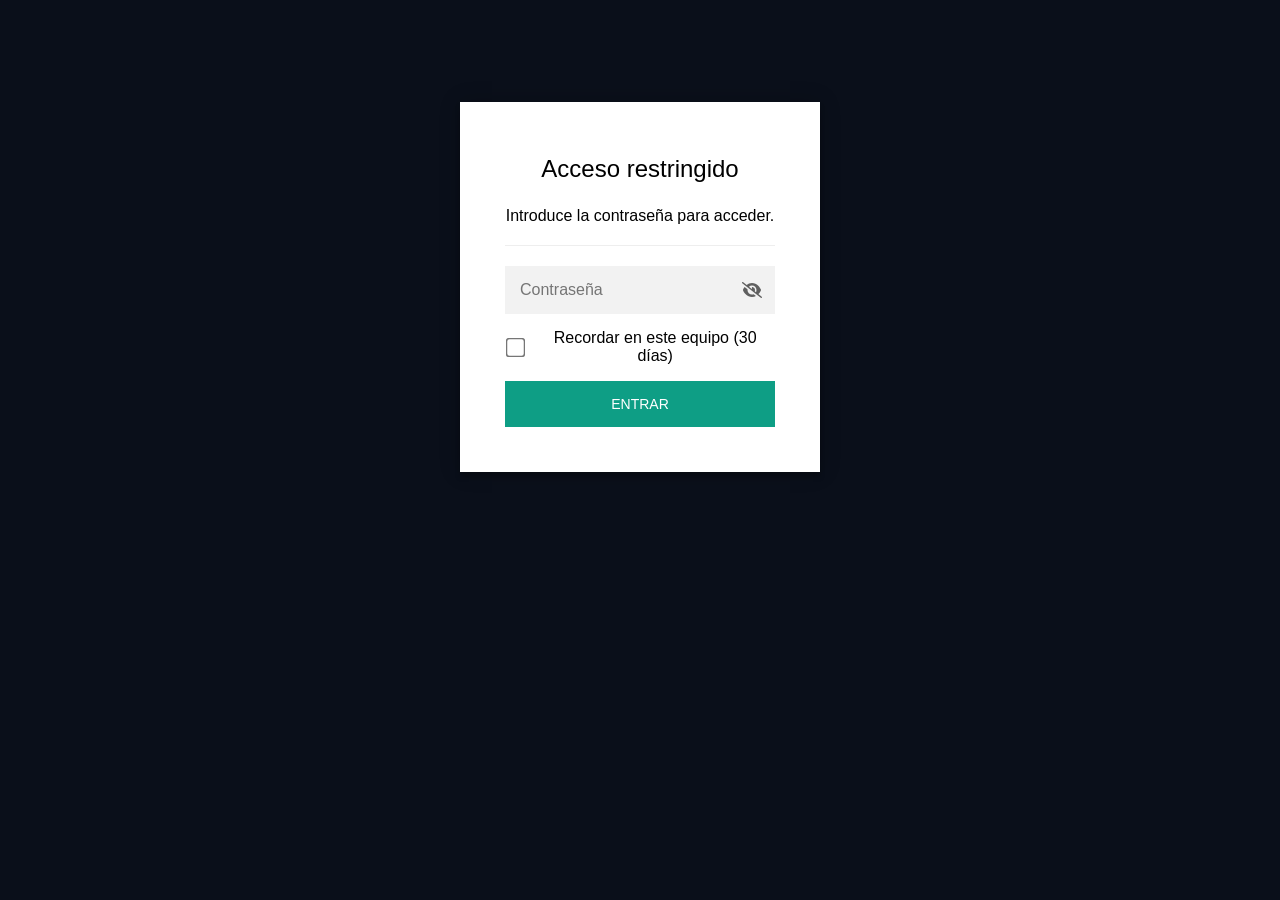
==== index.html @ bc278d6c "Fase A backstage + reframe comercial UNICC·Atención al Cliente (cifrado) Co-Authored-By: Claude Opus" ====
<!DOCTYPE html>
<html class="staticrypt-html">
    <head>
        <meta charset="utf-8" />
        <title>Acceso restringido</title>
        <meta name="viewport" content="width=device-width, initial-scale=1" />

        <!-- do not cache this page -->
        <meta http-equiv="cache-control" content="max-age=0" />
        <meta http-equiv="cache-control" content="no-cache" />
        <meta http-equiv="expires" content="0" />
        <meta http-equiv="expires" content="Tue, 01 Jan 1980 1:00:00 GMT" />
        <meta http-equiv="pragma" content="no-cache" />

        <style>
            .staticrypt-hr {
                margin-top: 20px;
                margin-bottom: 20px;
                border: 0;
                border-top: 1px solid #eee;
            }

            .staticrypt-page {
                width: 360px;
                padding: 8% 0 0;
                margin: auto;
                box-sizing: border-box;
            }

            .staticrypt-form {
                position: relative;
                z-index: 1;
                background: #ffffff;
                max-width: 360px;
                margin: 0 auto 100px;
                padding: 45px;
                text-align: center;
                box-shadow: 0 0 20px 0 rgba(0, 0, 0, 0.2), 0 5px 5px 0 rgba(0, 0, 0, 0.24);
            }

            .staticrypt-form input[type="password"],
            input[type="text"] {
                background: inherit;
                border: 0;
                box-sizing: border-box; /* This ensures padding is included in the total width */
                font-size: 14px;
                outline: 0;
                padding: 15px 30px 15px 15px; /* Adjust the padding to ensure there is space for the icon */
                width: 100%;
            }

            .staticrypt-password-container {
                position: relative;
                outline: 0;
                background: #f2f2f2;
                width: 100%;
                border: 0;
                margin: 0 0 15px;
                box-sizing: border-box;
            }

            .staticrypt-toggle-password-visibility {
                cursor: pointer;
                height: 20px;
                opacity: 60%;
                padding: 13px;
                position: absolute;
                right: 0;
                top: 50%;
                transform: translateY(-50%);
                width: 20px;
            }

            .staticrypt-form .staticrypt-decrypt-button {
                text-transform: uppercase;
                outline: 0;
                background: #0e9e85;
                width: 100%;
                border: 0;
                padding: 15px;
                color: #ffffff;
                font-size: 14px;
                cursor: pointer;
            }

            .staticrypt-form .staticrypt-decrypt-button:hover,
            .staticrypt-form .staticrypt-decrypt-button:active,
            .staticrypt-form .staticrypt-decrypt-button:focus {
                background: #0e9e85;
                filter: brightness(92%);
            }

            .staticrypt-html {
                height: 100%;
            }

            .staticrypt-body {
                height: 100%;
                margin: 0;
            }

            .staticrypt-content {
                height: 100%;
                margin-bottom: 1em;
                background: #0a0f1a;
                font-family: "Arial", sans-serif;
                -webkit-font-smoothing: antialiased;
                -moz-osx-font-smoothing: grayscale;
            }

            .staticrypt-instructions {
                margin-top: -1em;
                margin-bottom: 1em;
            }

            .staticrypt-title {
                font-size: 1.5em;
            }

            label.staticrypt-remember {
                display: flex;
                align-items: center;
                margin-bottom: 1em;
            }

            .staticrypt-remember input[type="checkbox"] {
                transform: scale(1.5);
                margin-right: 1em;
            }

            .hidden {
                display: none !important;
            }

            .staticrypt-spinner-container {
                height: 100%;
                display: flex;
                align-items: center;
                justify-content: center;
            }

            .staticrypt-spinner {
                display: inline-block;
                width: 2rem;
                height: 2rem;
                vertical-align: text-bottom;
                border: 0.25em solid gray;
                border-right-color: transparent;
                border-radius: 50%;
                -webkit-animation: spinner-border 0.75s linear infinite;
                animation: spinner-border 0.75s linear infinite;
                animation-duration: 0.75s;
                animation-timing-function: linear;
                animation-delay: 0s;
                animation-iteration-count: infinite;
                animation-direction: normal;
                animation-fill-mode: none;
                animation-play-state: running;
                animation-name: spinner-border;
            }

            @keyframes spinner-border {
                100% {
                    transform: rotate(360deg);
                }
            }

            @media screen and (-webkit-min-device-pixel-ratio: 0) {
                .staticrypt-form input[type="password"],
                input[type="text"] {
                    font-size: 16px;
                }
            }
        </style>
    </head>

    <body class="staticrypt-body">
        <div id="staticrypt_loading" class="staticrypt-spinner-container">
            <div class="staticrypt-spinner"></div>
        </div>

        <div id="staticrypt_content" class="staticrypt-content hidden">
            <div class="staticrypt-page">
                <div class="staticrypt-form">
                    <div class="staticrypt-instructions">
                        <p class="staticrypt-title">Acceso restringido</p>
                        <p>Introduce la contraseña para acceder.</p>
                    </div>

                    <hr class="staticrypt-hr" />

                    <form id="staticrypt-form" action="#" method="post">
                        <div class="staticrypt-password-container">
                            <input
                                id="staticrypt-password"
                                type="password"
                                name="password"
                                placeholder="Contraseña"
                                autofocus
                            />

                            <img
                                class="staticrypt-toggle-password-visibility"
                                alt="Show password"
                                title="Show password"
                                src="[data-uri]"
                            />
                        </div>

                        <label id="staticrypt-remember-label" class="staticrypt-remember hidden">
                            <input id="staticrypt-remember" type="checkbox" name="remember" />
                            Recordar en este equipo (30 días)
                        </label>

                        <input type="submit" class="staticrypt-decrypt-button" value="Entrar" />
                    </form>
                </div>
            </div>
        </div>

        <script>
            // these variables will be filled when generating the file - the template format is 'variable_name'
            const staticryptInitiator = ((function(){
  const exports = {};
  const cryptoEngine = ((function(){
  const exports = {};
  const { subtle } = crypto;

const IV_BITS = 16 * 8;
const HEX_BITS = 4;
const ENCRYPTION_ALGO = "AES-CBC";

/**
 * Translates between utf8 encoded hexadecimal strings
 * and Uint8Array bytes.
 */
const HexEncoder = {
    /**
     * hex string -> bytes
     * @param {string} hexString
     * @returns {Uint8Array}
     */
    parse: function (hexString) {
        if (hexString.length % 2 !== 0) throw "Invalid hexString";
        const arrayBuffer = new Uint8Array(hexString.length / 2);

        for (let i = 0; i < hexString.length; i += 2) {
            const byteValue = parseInt(hexString.substring(i, i + 2), 16);
            if (isNaN(byteValue)) {
                throw "Invalid hexString";
            }
            arrayBuffer[i / 2] = byteValue;
        }
        return arrayBuffer;
    },

    /**
     * bytes -> hex string
     * @param {Uint8Array} bytes
     * @returns {string}
     */
    stringify: function (bytes) {
        const hexBytes = [];

        for (let i = 0; i < bytes.length; ++i) {
            let byteString = bytes[i].toString(16);
            if (byteString.length < 2) {
                byteString = "0" + byteString;
            }
            hexBytes.push(byteString);
        }
        return hexBytes.join("");
    },
};

/**
 * Translates between utf8 strings and Uint8Array bytes.
 */
const UTF8Encoder = {
    parse: function (str) {
        return new TextEncoder().encode(str);
    },

    stringify: function (bytes) {
        return new TextDecoder().decode(bytes);
    },
};

/**
 * Salt and encrypt a msg with a password.
 */
async function encrypt(msg, hashedPassword) {
    // Must be 16 bytes, unpredictable, and preferably cryptographically random. However, it need not be secret.
    // https://developer.mozilla.org/en-US/docs/Web/API/SubtleCrypto/encrypt#parameters
    const iv = crypto.getRandomValues(new Uint8Array(IV_BITS / 8));

    const key = await subtle.importKey("raw", HexEncoder.parse(hashedPassword), ENCRYPTION_ALGO, false, ["encrypt"]);

    const encrypted = await subtle.encrypt(
        {
            name: ENCRYPTION_ALGO,
            iv: iv,
        },
        key,
        UTF8Encoder.parse(msg)
    );

    // iv will be 32 hex characters, we prepend it to the ciphertext for use in decryption
    return HexEncoder.stringify(iv) + HexEncoder.stringify(new Uint8Array(encrypted));
}
exports.encrypt = encrypt;

/**
 * Decrypt a salted msg using a password.
 *
 * @param {string} encryptedMsg
 * @param {string} hashedPassword
 * @returns {Promise<string>}
 */
async function decrypt(encryptedMsg, hashedPassword) {
    const ivLength = IV_BITS / HEX_BITS;
    const iv = HexEncoder.parse(encryptedMsg.substring(0, ivLength));
    const encrypted = encryptedMsg.substring(ivLength);

    const key = await subtle.importKey("raw", HexEncoder.parse(hashedPassword), ENCRYPTION_ALGO, false, ["decrypt"]);

    const outBuffer = await subtle.decrypt(
        {
            name: ENCRYPTION_ALGO,
            iv: iv,
        },
        key,
        HexEncoder.parse(encrypted)
    );

    return UTF8Encoder.stringify(new Uint8Array(outBuffer));
}
exports.decrypt = decrypt;

/**
 * Salt and hash the password so it can be stored in localStorage without opening a password reuse vulnerability.
 *
 * @param {string} password
 * @param {string} salt
 * @returns {Promise<string>}
 */
async function hashPassword(password, salt) {
    // we hash the password in multiple steps, each adding more iterations. This is because we used to allow less
    // iterations, so for backward compatibility reasons, we need to support going from that to more iterations.
    let hashedPassword = await hashLegacyRound(password, salt);

    hashedPassword = await hashSecondRound(hashedPassword, salt);

    return hashThirdRound(hashedPassword, salt);
}
exports.hashPassword = hashPassword;

/**
 * This hashes the password with 1k iterations. This is a low number, we need this function to support backwards
 * compatibility.
 *
 * @param {string} password
 * @param {string} salt
 * @returns {Promise<string>}
 */
function hashLegacyRound(password, salt) {
    return pbkdf2(password, salt, 1000, "SHA-1");
}
exports.hashLegacyRound = hashLegacyRound;

/**
 * Add a second round of iterations. This is because we used to use 1k, so for backwards compatibility with
 * remember-me/autodecrypt links, we need to support going from that to more iterations.
 *
 * @param hashedPassword
 * @param salt
 * @returns {Promise<string>}
 */
function hashSecondRound(hashedPassword, salt) {
    return pbkdf2(hashedPassword, salt, 14000, "SHA-256");
}
exports.hashSecondRound = hashSecondRound;

/**
 * Add a third round of iterations to bring total number to 600k. This is because we used to use 1k, then 15k, so for
 * backwards compatibility with remember-me/autodecrypt links, we need to support going from that to more iterations.
 *
 * @param hashedPassword
 * @param salt
 * @returns {Promise<string>}
 */
function hashThirdRound(hashedPassword, salt) {
    return pbkdf2(hashedPassword, salt, 585000, "SHA-256");
}
exports.hashThirdRound = hashThirdRound;

/**
 * Salt and hash the password so it can be stored in localStorage without opening a password reuse vulnerability.
 *
 * @param {string} password
 * @param {string} salt
 * @param {int} iterations
 * @param {string} hashAlgorithm
 * @returns {Promise<string>}
 */
async function pbkdf2(password, salt, iterations, hashAlgorithm) {
    const key = await subtle.importKey("raw", UTF8Encoder.parse(password), "PBKDF2", false, ["deriveBits"]);

    const keyBytes = await subtle.deriveBits(
        {
            name: "PBKDF2",
            hash: hashAlgorithm,
            iterations,
            salt: UTF8Encoder.parse(salt),
        },
        key,
        256
    );

    return HexEncoder.stringify(new Uint8Array(keyBytes));
}

function generateRandomSalt() {
    const bytes = crypto.getRandomValues(new Uint8Array(128 / 8));

    return HexEncoder.stringify(new Uint8Array(bytes));
}
exports.generateRandomSalt = generateRandomSalt;

async function signMessage(hashedPassword, message) {
    const key = await subtle.importKey(
        "raw",
        HexEncoder.parse(hashedPassword),
        {
            name: "HMAC",
            hash: "SHA-256",
        },
        false,
        ["sign"]
    );
    const signature = await subtle.sign("HMAC", key, UTF8Encoder.parse(message));

    return HexEncoder.stringify(new Uint8Array(signature));
}
exports.signMessage = signMessage;

function getRandomAlphanum() {
    const possibleCharacters = "abcdefghijklmnopqrstuvwxyzABCDEFGHIJKLMNOPQRSTUVWXYZ0123456789";

    let byteArray;
    let parsedInt;

    // Keep generating new random bytes until we get a value that falls
    // within a range that can be evenly divided by possibleCharacters.length
    do {
        byteArray = crypto.getRandomValues(new Uint8Array(1));
        // extract the lowest byte to get an int from 0 to 255 (probably unnecessary, since we're only generating 1 byte)
        parsedInt = byteArray[0] & 0xff;
    } while (parsedInt >= 256 - (256 % possibleCharacters.length));

    // Take the modulo of the parsed integer to get a random number between 0 and totalLength - 1
    const randomIndex = parsedInt % possibleCharacters.length;

    return possibleCharacters[randomIndex];
}

/**
 * Generate a random string of a given length.
 *
 * @param {int} length
 * @returns {string}
 */
function generateRandomString(length) {
    let randomString = "";

    for (let i = 0; i < length; i++) {
        randomString += getRandomAlphanum();
    }

    return randomString;
}
exports.generateRandomString = generateRandomString;

  return exports;
})());
const codec = ((function(){
  const exports = {};
  /**
 * Initialize the codec with the provided cryptoEngine - this return functions to encode and decode messages.
 *
 * @param cryptoEngine - the engine to use for encryption / decryption
 */
function init(cryptoEngine) {
    const exports = {};

    /**
     * Top-level function for encoding a message.
     * Includes password hashing, encryption, and signing.
     *
     * @param {string} msg
     * @param {string} password
     * @param {string} salt
     *
     * @returns {string} The encoded text
     */
    async function encode(msg, password, salt) {
        const hashedPassword = await cryptoEngine.hashPassword(password, salt);

        const encrypted = await cryptoEngine.encrypt(msg, hashedPassword);

        // we use the hashed password in the HMAC because this is effectively what will be used a password (so we can store
        // it in localStorage safely, we don't use the clear text password)
        const hmac = await cryptoEngine.signMessage(hashedPassword, encrypted);

        return hmac + encrypted;
    }
    exports.encode = encode;

    /**
     * Encode using a password that has already been hashed. This is useful to encode multiple messages in a row, that way
     * we don't need to hash the password multiple times.
     *
     * @param {string} msg
     * @param {string} hashedPassword
     *
     * @returns {string} The encoded text
     */
    async function encodeWithHashedPassword(msg, hashedPassword) {
        const encrypted = await cryptoEngine.encrypt(msg, hashedPassword);

        // we use the hashed password in the HMAC because this is effectively what will be used a password (so we can store
        // it in localStorage safely, we don't use the clear text password)
        const hmac = await cryptoEngine.signMessage(hashedPassword, encrypted);

        return hmac + encrypted;
    }
    exports.encodeWithHashedPassword = encodeWithHashedPassword;

    /**
     * Top-level function for decoding a message.
     * Includes signature check and decryption.
     *
     * @param {string} signedMsg
     * @param {string} hashedPassword
     * @param {string} salt
     * @param {int} backwardCompatibleAttempt
     * @param {string} originalPassword
     *
     * @returns {Object} {success: true, decoded: string} | {success: false, message: string}
     */
    async function decode(signedMsg, hashedPassword, salt, backwardCompatibleAttempt = 0, originalPassword = "") {
        const encryptedHMAC = signedMsg.substring(0, 64);
        const encryptedMsg = signedMsg.substring(64);
        const decryptedHMAC = await cryptoEngine.signMessage(hashedPassword, encryptedMsg);

        if (decryptedHMAC !== encryptedHMAC) {
            // we have been raising the number of iterations in the hashing algorithm multiple times, so to support the old
            // remember-me/autodecrypt links we need to try bringing the old hashes up to speed.
            originalPassword = originalPassword || hashedPassword;
            if (backwardCompatibleAttempt === 0) {
                const updatedHashedPassword = await cryptoEngine.hashThirdRound(originalPassword, salt);

                return decode(signedMsg, updatedHashedPassword, salt, backwardCompatibleAttempt + 1, originalPassword);
            }
            if (backwardCompatibleAttempt === 1) {
                let updatedHashedPassword = await cryptoEngine.hashSecondRound(originalPassword, salt);
                updatedHashedPassword = await cryptoEngine.hashThirdRound(updatedHashedPassword, salt);

                return decode(signedMsg, updatedHashedPassword, salt, backwardCompatibleAttempt + 1, originalPassword);
            }

            return { success: false, message: "Signature mismatch" };
        }

        return {
            success: true,
            decoded: await cryptoEngine.decrypt(encryptedMsg, hashedPassword),
        };
    }
    exports.decode = decode;

    return exports;
}
exports.init = init;

  return exports;
})());
const decode = codec.init(cryptoEngine).decode;

/**
 * Initialize the staticrypt module, that exposes functions callbable by the password_template.
 *
 * @param {{
 *  staticryptEncryptedMsgUniqueVariableName: string,
 *  isRememberEnabled: boolean,
 *  rememberDurationInDays: number,
 *  staticryptSaltUniqueVariableName: string,
 * }} staticryptConfig - object of data that is stored on the password_template at encryption time.
 *
 * @param {{
 *  rememberExpirationKey: string,
 *  rememberPassphraseKey: string,
 *  replaceHtmlCallback: function,
 *  clearLocalStorageCallback: function,
 * }} templateConfig - object of data that can be configured by a custom password_template.
 */
function init(staticryptConfig, templateConfig) {
    const exports = {};

    /**
     * Decrypt our encrypted page, replace the whole HTML.
     *
     * @param {string} hashedPassword
     * @returns {Promise<boolean>}
     */
    async function decryptAndReplaceHtml(hashedPassword) {
        const { staticryptEncryptedMsgUniqueVariableName, staticryptSaltUniqueVariableName } = staticryptConfig;
        const { replaceHtmlCallback } = templateConfig;

        const result = await decode(
            staticryptEncryptedMsgUniqueVariableName,
            hashedPassword,
            staticryptSaltUniqueVariableName
        );
        if (!result.success) {
            return false;
        }
        const plainHTML = result.decoded;

        // if the user configured a callback call it, otherwise just replace the whole HTML
        if (typeof replaceHtmlCallback === "function") {
            replaceHtmlCallback(plainHTML);
        } else {
            document.write(plainHTML);
            document.close();
        }

        return true;
    }

    /**
     * Attempt to decrypt the page and replace the whole HTML.
     *
     * @param {string} password
     * @param {boolean} isRememberChecked
     *
     * @returns {Promise<{isSuccessful: boolean, hashedPassword?: string}>} - we return an object, so that if we want to
     *   expose more information in the future we can do it without breaking the password_template
     */
    async function handleDecryptionOfPage(password, isRememberChecked) {
        const { staticryptSaltUniqueVariableName } = staticryptConfig;

        // decrypt and replace the whole page
        const hashedPassword = await cryptoEngine.hashPassword(password, staticryptSaltUniqueVariableName);
        return handleDecryptionOfPageFromHash(hashedPassword, isRememberChecked);
    }
    exports.handleDecryptionOfPage = handleDecryptionOfPage;

    async function handleDecryptionOfPageFromHash(hashedPassword, isRememberChecked) {
        const { isRememberEnabled, rememberDurationInDays } = staticryptConfig;
        const { rememberExpirationKey, rememberPassphraseKey } = templateConfig;

        const isDecryptionSuccessful = await decryptAndReplaceHtml(hashedPassword);

        if (!isDecryptionSuccessful) {
            return {
                isSuccessful: false,
                hashedPassword,
            };
        }

        // remember the hashedPassword and set its expiration if necessary
        if (isRememberEnabled && isRememberChecked) {
            window.localStorage.setItem(rememberPassphraseKey, hashedPassword);

            // set the expiration if the duration isn't 0 (meaning no expiration)
            if (rememberDurationInDays > 0) {
                window.localStorage.setItem(
                    rememberExpirationKey,
                    (new Date().getTime() + rememberDurationInDays * 24 * 60 * 60 * 1000).toString()
                );
            }
        }

        return {
            isSuccessful: true,
            hashedPassword,
        };
    }
    exports.handleDecryptionOfPageFromHash = handleDecryptionOfPageFromHash;

    /**
     * Clear localstorage from staticrypt related values
     */
    function clearLocalStorage() {
        const { clearLocalStorageCallback, rememberExpirationKey, rememberPassphraseKey } = templateConfig;

        if (typeof clearLocalStorageCallback === "function") {
            clearLocalStorageCallback();
        } else {
            localStorage.removeItem(rememberPassphraseKey);
            localStorage.removeItem(rememberExpirationKey);
        }
    }

    async function handleDecryptOnLoad() {
        let isSuccessful = await decryptOnLoadFromUrl();

        if (!isSuccessful) {
            isSuccessful = await decryptOnLoadFromRememberMe();
        }

        return { isSuccessful };
    }
    exports.handleDecryptOnLoad = handleDecryptOnLoad;

    /**
     * Clear storage if we are logging out
     *
     * @returns {boolean} - whether we logged out
     */
    function logoutIfNeeded() {
        const logoutKey = "staticrypt_logout";

        // handle logout through query param
        const queryParams = new URLSearchParams(window.location.search);
        if (queryParams.has(logoutKey)) {
            clearLocalStorage();
            return true;
        }

        // handle logout through URL fragment
        const hash = window.location.hash.substring(1);
        if (hash.includes(logoutKey)) {
            clearLocalStorage();
            return true;
        }

        return false;
    }

    /**
     * To be called on load: check if we want to try to decrypt and replace the HTML with the decrypted content, and
     * try to do it if needed.
     *
     * @returns {Promise<boolean>} true if we derypted and replaced the whole page, false otherwise
     */
    async function decryptOnLoadFromRememberMe() {
        const { rememberDurationInDays } = staticryptConfig;
        const { rememberExpirationKey, rememberPassphraseKey } = templateConfig;

        // if we are login out, terminate
        if (logoutIfNeeded()) {
            return false;
        }

        // if there is expiration configured, check if we're not beyond the expiration
        if (rememberDurationInDays && rememberDurationInDays > 0) {
            const expiration = localStorage.getItem(rememberExpirationKey),
                isExpired = expiration && new Date().getTime() > parseInt(expiration);

            if (isExpired) {
                clearLocalStorage();
                return false;
            }
        }

        const hashedPassword = localStorage.getItem(rememberPassphraseKey);

        if (hashedPassword) {
            // try to decrypt
            const isDecryptionSuccessful = await decryptAndReplaceHtml(hashedPassword);

            // if the decryption is unsuccessful the password might be wrong - silently clear the saved data and let
            // the user fill the password form again
            if (!isDecryptionSuccessful) {
                clearLocalStorage();
                return false;
            }

            return true;
        }

        return false;
    }

    async function decryptOnLoadFromUrl() {
        const passwordKey = "staticrypt_pwd";
        const rememberMeKey = "remember_me";

        // try to get the password from the query param (for backward compatibility - we now want to avoid this method,
        // since it sends the hashed password to the server which isn't needed)
        const queryParams = new URLSearchParams(window.location.search);
        const hashedPasswordQuery = queryParams.get(passwordKey);
        const rememberMeQuery = queryParams.get(rememberMeKey);

        const urlFragment = window.location.hash.substring(1);
        // get the password from the url fragment
        const hashedPasswordRegexMatch = urlFragment.match(new RegExp(passwordKey + "=([^&]*)"));
        const hashedPasswordFragment = hashedPasswordRegexMatch ? hashedPasswordRegexMatch[1] : null;
        const rememberMeFragment = urlFragment.includes(rememberMeKey);

        const hashedPassword = hashedPasswordFragment || hashedPasswordQuery;
        const rememberMe = rememberMeFragment || rememberMeQuery;

        if (hashedPassword) {
            return handleDecryptionOfPageFromHash(hashedPassword, rememberMe);
        }

        return false;
    }

    return exports;
}
exports.init = init;

  return exports;
})());
            const templateError = "Contraseña incorrecta",
                templateToggleAltShow = "Show password",
                templateToggleAltHide = "Hide password",
                isRememberEnabled = true,
                staticryptConfig = {"staticryptEncryptedMsgUniqueVariableName":"[base64]","isRememberEnabled":true,"rememberDurationInDays":30,"staticryptSaltUniqueVariableName":"b881f6f04e77490e71fff2494b712388"};

            // you can edit these values to customize some of the behavior of StatiCrypt
            const templateConfig = {
                rememberExpirationKey: "staticrypt_expiration",
                rememberPassphraseKey: "staticrypt_passphrase",
                replaceHtmlCallback: null,
                clearLocalStorageCallback: null,
            };

            // init the staticrypt engine
            const staticrypt = staticryptInitiator.init(staticryptConfig, templateConfig);

            // try to automatically decrypt on load if there is a saved password
            window.onload = async function () {
                const { isSuccessful } = await staticrypt.handleDecryptOnLoad();

                // if we didn't decrypt anything on load, show the password prompt. Otherwise the content has already been
                // replaced, no need to do anything
                if (!isSuccessful) {
                    // hide loading screen
                    document.getElementById("staticrypt_loading").classList.add("hidden");
                    document.getElementById("staticrypt_content").classList.remove("hidden");
                    document.getElementById("staticrypt-password").focus();

                    // show the remember me checkbox
                    if (isRememberEnabled) {
                        document.getElementById("staticrypt-remember-label").classList.remove("hidden");
                    }
                }
            };

            // toggle password visibility
            const toggleIcon = document.querySelector(".staticrypt-toggle-password-visibility");
            // these two icons are coming from FontAwesome
            const imgSrcEyeClosed =
                "[data-uri]";
            const imgSrcEyeOpened =
                "[data-uri]";
            toggleIcon.addEventListener("click", function () {
                const passwordInput = document.getElementById("staticrypt-password");
                if (passwordInput.type === "password") {
                    passwordInput.type = "text";
                    toggleIcon.src = imgSrcEyeOpened;
                    toggleIcon.alt = templateToggleAltHide;
                    toggleIcon.title = templateToggleAltHide;
                } else {
                    passwordInput.type = "password";
                    toggleIcon.src = imgSrcEyeClosed;
                    toggleIcon.alt = templateToggleAltShow;
                    toggleIcon.title = templateToggleAltShow;
                }
            });

            // handle password form submission
            document.getElementById("staticrypt-form").addEventListener("submit", async function (e) {
                e.preventDefault();

                const password = document.getElementById("staticrypt-password").value,
                    isRememberChecked = document.getElementById("staticrypt-remember").checked;

                const { isSuccessful } = await staticrypt.handleDecryptionOfPage(password, isRememberChecked);

                if (!isSuccessful) {
                    alert(templateError);
                }
            });
        </script>
    </body>
</html>
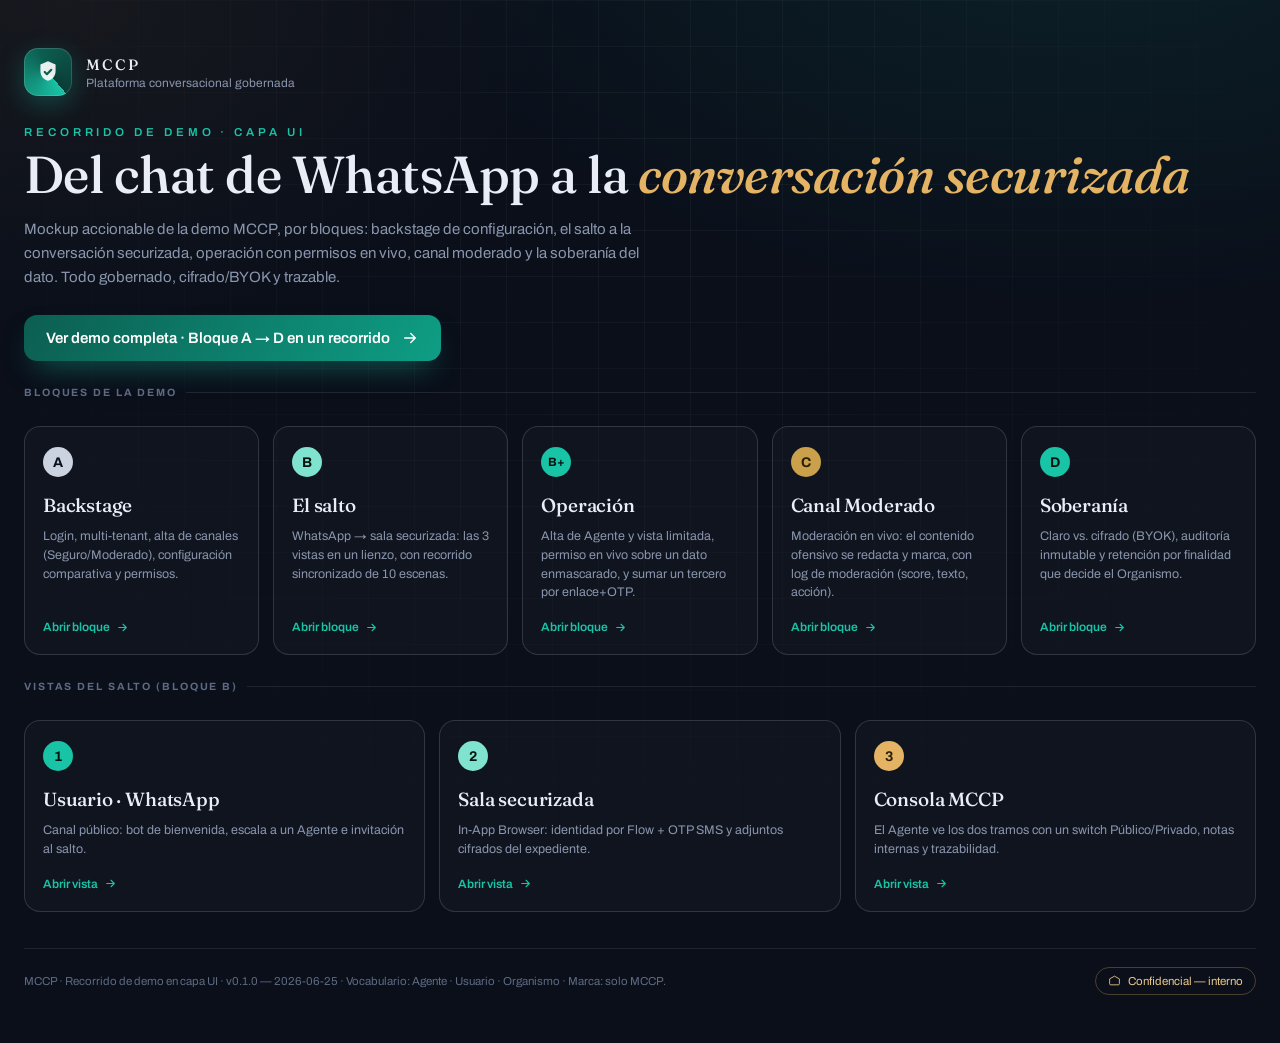
==== commit aa0b70e7: "Quitar protección por contraseña (sitio en claro) + locución a 0.82 (−20%) Co-Authored-By: Claude Op" ====
--- a/index.html
+++ b/index.html
@@ -1,892 +1,141 @@
 <!DOCTYPE html>
-<html class="staticrypt-html">
-    <head>
-        <meta charset="utf-8" />
-        <title>Acceso restringido</title>
-        <meta name="viewport" content="width=device-width, initial-scale=1" />
+<html lang="es">
+<head>
+<meta charset="UTF-8">
+<meta name="viewport" content="width=device-width, initial-scale=1.0">
+<meta name="robots" content="noindex, nofollow">
+<title>MCCP · Recorrido de demo (capa UI)</title>
+<link rel="preconnect" href="https://fonts.googleapis.com">
+<link rel="preconnect" href="https://fonts.gstatic.com" crossorigin>
+<link href="https://fonts.googleapis.com/css2?family=Fraunces:opsz,wght@9..144,400;9..144,500;9..144,600&family=Archivo:wght@400;500;600;700&display=swap" rel="stylesheet">
+<style>
+  :root{
+    --ink:#0a0f1a;--line:rgba(255,255,255,.09);--line-2:rgba(255,255,255,.14);
+    --muted:#8a96ad;--muted-2:#5d6a82;--text:#e8edf6;--teal:#19c3a6;--teal-deep:#0c5e51;--gold:#e4b363;
+  }
+  *{box-sizing:border-box}
+  body{margin:0;min-height:100vh;background:
+      radial-gradient(1200px 700px at 85% -10%, rgba(25,195,166,.10), transparent 60%),
+      radial-gradient(900px 600px at 5% 0%, rgba(228,179,99,.06), transparent 55%),
+      var(--ink);
+    color:var(--text);font-family:"Archivo",-apple-system,"Segoe UI",Roboto,sans-serif;-webkit-font-smoothing:antialiased;
+    display:flex;align-items:center;justify-content:center;padding:48px 24px}
+  body::before{content:"";position:fixed;inset:0;pointer-events:none;
+    background-image:linear-gradient(var(--line) 1px,transparent 1px),linear-gradient(90deg,var(--line) 1px,transparent 1px);
+    background-size:46px 46px;-webkit-mask-image:radial-gradient(circle at 50% 20%,#000,transparent 80%);mask-image:radial-gradient(circle at 50% 20%,#000,transparent 80%);opacity:.5}
+  .wrap{position:relative;z-index:1;max-width:1280px;width:100%}
+  .brand{display:flex;align-items:center;gap:14px;margin-bottom:30px}
+  .mark{width:48px;height:48px;border-radius:14px;flex:none;background:conic-gradient(from 140deg,var(--teal),var(--teal-deep) 55%,#0a3d36);display:grid;place-items:center;box-shadow:0 8px 26px rgba(25,195,166,.28),inset 0 0 0 1px rgba(255,255,255,.14)}
+  .mark svg{width:26px;height:26px}
+  .brand h1{font-family:"Fraunces",serif;font-weight:500;font-size:15px;letter-spacing:.14em;margin:0;text-transform:uppercase}
+  .brand .s{font-size:12px;color:var(--muted);margin-top:2px}
+  .kicker{font-size:11.5px;letter-spacing:.34em;text-transform:uppercase;color:var(--teal);font-weight:600}
+  h2{font-family:"Fraunces",serif;font-weight:500;font-size:clamp(30px,5vw,52px);line-height:1.02;margin:10px 0 0;letter-spacing:-.01em}
+  h2 em{font-style:italic;color:var(--gold)}
+  .lede{font-size:15px;color:var(--muted);max-width:620px;line-height:1.6;margin:16px 0 0}
+  .primary{display:inline-flex;align-items:center;gap:11px;margin-top:26px;background:linear-gradient(120deg,var(--teal-deep),#0e9e85);color:#fff;text-decoration:none;font-weight:600;font-size:15px;padding:14px 22px;border-radius:13px;box-shadow:0 14px 30px -12px rgba(25,195,166,.5);transition:.18s}
+  .primary:hover{filter:brightness(1.08);transform:translateY(-1px)}
+  .primary svg{width:18px;height:18px}
+  .grid{display:grid;grid-template-columns:repeat(auto-fit,minmax(232px,1fr));gap:14px;margin-top:28px}
+  @media(max-width:760px){.grid{grid-template-columns:1fr}}
+  .grid.bloques{grid-template-columns:repeat(5,minmax(0,1fr))}
+  @media(max-width:1160px){.grid.bloques{grid-template-columns:repeat(auto-fit,minmax(190px,1fr))}}
+  .card{display:flex;flex-direction:column;gap:10px;text-decoration:none;color:inherit;background:rgba(255,255,255,.025);border:1px solid var(--line-2);border-radius:16px;padding:20px 18px;transition:.18s;position:relative;overflow:hidden}
+  .card:hover{border-color:rgba(25,195,166,.4);background:rgba(25,195,166,.06);transform:translateY(-3px)}
+  .card .n{width:30px;height:30px;border-radius:50%;display:grid;place-items:center;font-weight:700;font-size:14px;color:#04140f}
+  .card.c1 .n{background:var(--teal)}.card.c2 .n{background:#7fe3cf}.card.c3 .n{background:var(--gold);color:#2a1d05}
+  .card.cF .n{background:#cbd3e0;color:#0a0f1a}
+  .card.cG .n{background:var(--teal);color:#04140f;font-size:12px}
+  .card.cH .n{background:#caa14a;color:#2a1d05}
+  .card.cB .n{background:#7fe3cf;color:#04140f}
+  .card.cD .n{background:var(--teal);color:#04140f}
+  .blk{font-size:10.5px;letter-spacing:.18em;text-transform:uppercase;color:var(--muted-2);font-weight:700;margin:26px 0 2px;display:flex;align-items:center;gap:9px}
+  .blk::after{content:"";flex:1;height:1px;background:var(--line)}
+  .card h3{font-family:"Fraunces",serif;font-weight:500;font-size:19px;margin:6px 0 0;letter-spacing:-.01em}
+  .card p{margin:0;font-size:12.5px;color:var(--muted);line-height:1.5}
+  .card .go{margin-top:auto;font-size:12px;color:var(--teal);font-weight:600;display:flex;align-items:center;gap:6px;padding-top:8px}
+  .card .go svg{width:13px;height:13px}
+  .foot{margin-top:36px;border-top:1px solid var(--line);padding-top:18px;font-size:11.5px;color:var(--muted-2);line-height:1.6;display:flex;gap:14px;flex-wrap:wrap;align-items:center;justify-content:space-between}
+  .foot .tag{display:inline-flex;align-items:center;gap:7px;border:1px solid rgba(228,179,99,.3);color:#e9c98c;border-radius:999px;padding:4px 12px}
+  .foot .tag svg{width:13px;height:13px}
+</style>
+</head>
+<body>
+  <div class="wrap">
+    <div class="brand">
+      <div class="mark"><svg viewBox="0 0 24 24" fill="none"><path d="M12 2l7 3v6c0 4.4-3 8.3-7 9-4-.7-7-4.6-7-9V5l7-3z" fill="#fff" opacity=".9"/><path d="M9 12l2 2 4-4" stroke="#0c5e51" stroke-width="2" stroke-linecap="round" stroke-linejoin="round"/></svg></div>
+      <div><h1>MCCP</h1><div class="s">Plataforma conversacional gobernada</div></div>
+    </div>
 
-        <!-- do not cache this page -->
-        <meta http-equiv="cache-control" content="max-age=0" />
-        <meta http-equiv="cache-control" content="no-cache" />
-        <meta http-equiv="expires" content="0" />
-        <meta http-equiv="expires" content="Tue, 01 Jan 1980 1:00:00 GMT" />
-        <meta http-equiv="pragma" content="no-cache" />
+    <div class="kicker">Recorrido de demo · capa UI</div>
+    <h2>Del chat de WhatsApp a la <em>conversación securizada</em></h2>
+    <p class="lede">Mockup accionable de la demo MCCP, por bloques: backstage de configuración, el salto a la conversación securizada, operación con permisos en vivo, canal moderado y la soberanía del dato. Todo gobernado, cifrado/BYOK y trazable.</p>
 
-        <style>
-            .staticrypt-hr {
-                margin-top: 20px;
-                margin-bottom: 20px;
-                border: 0;
-                border-top: 1px solid #eee;
-            }
+    <a class="primary" href="mccp-demo-completa-v0.1.0.html">
+      Ver demo completa · Bloque A → D en un recorrido
+      <svg viewBox="0 0 24 24" fill="none"><path d="M5 12h13M13 6l6 6-6 6" stroke="#fff" stroke-width="2" stroke-linecap="round" stroke-linejoin="round"/></svg>
+    </a>
 
-            .staticrypt-page {
-                width: 360px;
-                padding: 8% 0 0;
-                margin: auto;
-                box-sizing: border-box;
-            }
+    <div class="blk">Bloques de la demo</div>
+    <div class="grid bloques">
+      <a class="card cF" href="mccp-demo-fase-A-backstage-v0.1.0.html">
+        <div class="n">A</div>
+        <h3>Backstage</h3>
+        <p>Login, multi-tenant, alta de canales (Seguro/Moderado), configuración comparativa y permisos.</p>
+        <span class="go">Abrir bloque <svg viewBox="0 0 24 24" fill="none"><path d="M5 12h13M13 6l6 6-6 6" stroke="currentColor" stroke-width="2" stroke-linecap="round" stroke-linejoin="round"/></svg></span>
+      </a>
+      <a class="card cB" href="mccp-demo-recorrido-v0.1.0.html">
+        <div class="n">B</div>
+        <h3>El salto</h3>
+        <p>WhatsApp → sala securizada: las 3 vistas en un lienzo, con recorrido sincronizado de 10 escenas.</p>
+        <span class="go">Abrir bloque <svg viewBox="0 0 24 24" fill="none"><path d="M5 12h13M13 6l6 6-6 6" stroke="currentColor" stroke-width="2" stroke-linecap="round" stroke-linejoin="round"/></svg></span>
+      </a>
+      <a class="card cG" href="mccp-demo-fase-B-anadidos-v0.1.0.html">
+        <div class="n">B+</div>
+        <h3>Operación</h3>
+        <p>Alta de Agente y vista limitada, permiso en vivo sobre un dato enmascarado, y sumar un tercero por enlace+OTP.</p>
+        <span class="go">Abrir bloque <svg viewBox="0 0 24 24" fill="none"><path d="M5 12h13M13 6l6 6-6 6" stroke="currentColor" stroke-width="2" stroke-linecap="round" stroke-linejoin="round"/></svg></span>
+      </a>
+      <a class="card cH" href="mccp-demo-fase-C-moderado-v0.1.0.html">
+        <div class="n">C</div>
+        <h3>Canal Moderado</h3>
+        <p>Moderación en vivo: el contenido ofensivo se redacta y marca, con log de moderación (score, texto, acción).</p>
+        <span class="go">Abrir bloque <svg viewBox="0 0 24 24" fill="none"><path d="M5 12h13M13 6l6 6-6 6" stroke="currentColor" stroke-width="2" stroke-linecap="round" stroke-linejoin="round"/></svg></span>
+      </a>
+      <a class="card cD" href="mccp-demo-fase-D-soberania-v0.1.0.html">
+        <div class="n">D</div>
+        <h3>Soberanía</h3>
+        <p>Claro vs. cifrado (BYOK), auditoría inmutable y retención por finalidad que decide el Organismo.</p>
+        <span class="go">Abrir bloque <svg viewBox="0 0 24 24" fill="none"><path d="M5 12h13M13 6l6 6-6 6" stroke="currentColor" stroke-width="2" stroke-linecap="round" stroke-linejoin="round"/></svg></span>
+      </a>
+    </div>
 
-            .staticrypt-form {
-                position: relative;
-                z-index: 1;
-                background: #ffffff;
-                max-width: 360px;
-                margin: 0 auto 100px;
-                padding: 45px;
-                text-align: center;
-                box-shadow: 0 0 20px 0 rgba(0, 0, 0, 0.2), 0 5px 5px 0 rgba(0, 0, 0, 0.24);
-            }
+    <div class="blk">Vistas del salto (Bloque B)</div>
+    <div class="grid">
+      <a class="card c1" href="mccp-demo-vista-1-whatsapp-v0.1.0.html">
+        <div class="n">1</div>
+        <h3>Usuario · WhatsApp</h3>
+        <p>Canal público: bot de bienvenida, escala a un Agente e invitación al salto.</p>
+        <span class="go">Abrir vista <svg viewBox="0 0 24 24" fill="none"><path d="M5 12h13M13 6l6 6-6 6" stroke="currentColor" stroke-width="2" stroke-linecap="round" stroke-linejoin="round"/></svg></span>
+      </a>
+      <a class="card c2" href="mccp-demo-vista-2-inapp-securizada-v0.1.0.html">
+        <div class="n">2</div>
+        <h3>Sala securizada</h3>
+        <p>In-App Browser: identidad por Flow + OTP SMS y adjuntos cifrados del expediente.</p>
+        <span class="go">Abrir vista <svg viewBox="0 0 24 24" fill="none"><path d="M5 12h13M13 6l6 6-6 6" stroke="currentColor" stroke-width="2" stroke-linecap="round" stroke-linejoin="round"/></svg></span>
+      </a>
+      <a class="card c3" href="mccp-demo-vista-3-consola-mccp-v0.1.0.html">
+        <div class="n">3</div>
+        <h3>Consola MCCP</h3>
+        <p>El Agente ve los dos tramos con un switch Público/Privado, notas internas y trazabilidad.</p>
+        <span class="go">Abrir vista <svg viewBox="0 0 24 24" fill="none"><path d="M5 12h13M13 6l6 6-6 6" stroke="currentColor" stroke-width="2" stroke-linecap="round" stroke-linejoin="round"/></svg></span>
+      </a>
+    </div>
 
-            .staticrypt-form input[type="password"],
-            input[type="text"] {
-                background: inherit;
-                border: 0;
-                box-sizing: border-box; /* This ensures padding is included in the total width */
-                font-size: 14px;
-                outline: 0;
-                padding: 15px 30px 15px 15px; /* Adjust the padding to ensure there is space for the icon */
-                width: 100%;
-            }
-
-            .staticrypt-password-container {
-                position: relative;
-                outline: 0;
-                background: #f2f2f2;
-                width: 100%;
-                border: 0;
-                margin: 0 0 15px;
-                box-sizing: border-box;
-            }
-
-            .staticrypt-toggle-password-visibility {
-                cursor: pointer;
-                height: 20px;
-                opacity: 60%;
-                padding: 13px;
-                position: absolute;
-                right: 0;
-                top: 50%;
-                transform: translateY(-50%);
-                width: 20px;
-            }
-
-            .staticrypt-form .staticrypt-decrypt-button {
-                text-transform: uppercase;
-                outline: 0;
-                background: #0e9e85;
-                width: 100%;
-                border: 0;
-                padding: 15px;
-                color: #ffffff;
-                font-size: 14px;
-                cursor: pointer;
-            }
-
-            .staticrypt-form .staticrypt-decrypt-button:hover,
-            .staticrypt-form .staticrypt-decrypt-button:active,
-            .staticrypt-form .staticrypt-decrypt-button:focus {
-                background: #0e9e85;
-                filter: brightness(92%);
-            }
-
-            .staticrypt-html {
-                height: 100%;
-            }
-
-            .staticrypt-body {
-                height: 100%;
-                margin: 0;
-            }
-
-            .staticrypt-content {
-                height: 100%;
-                margin-bottom: 1em;
-                background: #0a0f1a;
-                font-family: "Arial", sans-serif;
-                -webkit-font-smoothing: antialiased;
-                -moz-osx-font-smoothing: grayscale;
-            }
-
-            .staticrypt-instructions {
-                margin-top: -1em;
-                margin-bottom: 1em;
-            }
-
-            .staticrypt-title {
-                font-size: 1.5em;
-            }
-
-            label.staticrypt-remember {
-                display: flex;
-                align-items: center;
-                margin-bottom: 1em;
-            }
-
-            .staticrypt-remember input[type="checkbox"] {
-                transform: scale(1.5);
-                margin-right: 1em;
-            }
-
-            .hidden {
-                display: none !important;
-            }
-
-            .staticrypt-spinner-container {
-                height: 100%;
-                display: flex;
-                align-items: center;
-                justify-content: center;
-            }
-
-            .staticrypt-spinner {
-                display: inline-block;
-                width: 2rem;
-                height: 2rem;
-                vertical-align: text-bottom;
-                border: 0.25em solid gray;
-                border-right-color: transparent;
-                border-radius: 50%;
-                -webkit-animation: spinner-border 0.75s linear infinite;
-                animation: spinner-border 0.75s linear infinite;
-                animation-duration: 0.75s;
-                animation-timing-function: linear;
-                animation-delay: 0s;
-                animation-iteration-count: infinite;
-                animation-direction: normal;
-                animation-fill-mode: none;
-                animation-play-state: running;
-                animation-name: spinner-border;
-            }
-
-            @keyframes spinner-border {
-                100% {
-                    transform: rotate(360deg);
-                }
-            }
-
-            @media screen and (-webkit-min-device-pixel-ratio: 0) {
-                .staticrypt-form input[type="password"],
-                input[type="text"] {
-                    font-size: 16px;
-                }
-            }
-        </style>
-    </head>
-
-    <body class="staticrypt-body">
-        <div id="staticrypt_loading" class="staticrypt-spinner-container">
-            <div class="staticrypt-spinner"></div>
-        </div>
-
-        <div id="staticrypt_content" class="staticrypt-content hidden">
-            <div class="staticrypt-page">
-                <div class="staticrypt-form">
-                    <div class="staticrypt-instructions">
-                        <p class="staticrypt-title">Acceso restringido</p>
-                        <p>Introduce la contraseña para acceder.</p>
-                    </div>
-
-                    <hr class="staticrypt-hr" />
-
-                    <form id="staticrypt-form" action="#" method="post">
-                        <div class="staticrypt-password-container">
-                            <input
-                                id="staticrypt-password"
-                                type="password"
-                                name="password"
-                                placeholder="Contraseña"
-                                autofocus
-                            />
-
-                            <img
-                                class="staticrypt-toggle-password-visibility"
-                                alt="Show password"
-                                title="Show password"
-                                src="[data-uri]"
-                            />
-                        </div>
-
-                        <label id="staticrypt-remember-label" class="staticrypt-remember hidden">
-                            <input id="staticrypt-remember" type="checkbox" name="remember" />
-                            Recordar en este equipo (30 días)
-                        </label>
-
-                        <input type="submit" class="staticrypt-decrypt-button" value="Entrar" />
-                    </form>
-                </div>
-            </div>
-        </div>
-
-        <script>
-            // these variables will be filled when generating the file - the template format is 'variable_name'
-            const staticryptInitiator = ((function(){
-  const exports = {};
-  const cryptoEngine = ((function(){
-  const exports = {};
-  const { subtle } = crypto;
-
-const IV_BITS = 16 * 8;
-const HEX_BITS = 4;
-const ENCRYPTION_ALGO = "AES-CBC";
-
-/**
- * Translates between utf8 encoded hexadecimal strings
- * and Uint8Array bytes.
- */
-const HexEncoder = {
-    /**
-     * hex string -> bytes
-     * @param {string} hexString
-     * @returns {Uint8Array}
-     */
-    parse: function (hexString) {
-        if (hexString.length % 2 !== 0) throw "Invalid hexString";
-        const arrayBuffer = new Uint8Array(hexString.length / 2);
-
-        for (let i = 0; i < hexString.length; i += 2) {
-            const byteValue = parseInt(hexString.substring(i, i + 2), 16);
-            if (isNaN(byteValue)) {
-                throw "Invalid hexString";
-            }
-            arrayBuffer[i / 2] = byteValue;
-        }
-        return arrayBuffer;
-    },
-
-    /**
-     * bytes -> hex string
-     * @param {Uint8Array} bytes
-     * @returns {string}
-     */
-    stringify: function (bytes) {
-        const hexBytes = [];
-
-        for (let i = 0; i < bytes.length; ++i) {
-            let byteString = bytes[i].toString(16);
-            if (byteString.length < 2) {
-                byteString = "0" + byteString;
-            }
-            hexBytes.push(byteString);
-        }
-        return hexBytes.join("");
-    },
-};
-
-/**
- * Translates between utf8 strings and Uint8Array bytes.
- */
-const UTF8Encoder = {
-    parse: function (str) {
-        return new TextEncoder().encode(str);
-    },
-
-    stringify: function (bytes) {
-        return new TextDecoder().decode(bytes);
-    },
-};
-
-/**
- * Salt and encrypt a msg with a password.
- */
-async function encrypt(msg, hashedPassword) {
-    // Must be 16 bytes, unpredictable, and preferably cryptographically random. However, it need not be secret.
-    // https://developer.mozilla.org/en-US/docs/Web/API/SubtleCrypto/encrypt#parameters
-    const iv = crypto.getRandomValues(new Uint8Array(IV_BITS / 8));
-
-    const key = await subtle.importKey("raw", HexEncoder.parse(hashedPassword), ENCRYPTION_ALGO, false, ["encrypt"]);
-
-    const encrypted = await subtle.encrypt(
-        {
-            name: ENCRYPTION_ALGO,
-            iv: iv,
-        },
-        key,
-        UTF8Encoder.parse(msg)
-    );
-
-    // iv will be 32 hex characters, we prepend it to the ciphertext for use in decryption
-    return HexEncoder.stringify(iv) + HexEncoder.stringify(new Uint8Array(encrypted));
-}
-exports.encrypt = encrypt;
-
-/**
- * Decrypt a salted msg using a password.
- *
- * @param {string} encryptedMsg
- * @param {string} hashedPassword
- * @returns {Promise<string>}
- */
-async function decrypt(encryptedMsg, hashedPassword) {
-    const ivLength = IV_BITS / HEX_BITS;
-    const iv = HexEncoder.parse(encryptedMsg.substring(0, ivLength));
-    const encrypted = encryptedMsg.substring(ivLength);
-
-    const key = await subtle.importKey("raw", HexEncoder.parse(hashedPassword), ENCRYPTION_ALGO, false, ["decrypt"]);
-
-    const outBuffer = await subtle.decrypt(
-        {
-            name: ENCRYPTION_ALGO,
-            iv: iv,
-        },
-        key,
-        HexEncoder.parse(encrypted)
-    );
-
-    return UTF8Encoder.stringify(new Uint8Array(outBuffer));
-}
-exports.decrypt = decrypt;
-
-/**
- * Salt and hash the password so it can be stored in localStorage without opening a password reuse vulnerability.
- *
- * @param {string} password
- * @param {string} salt
- * @returns {Promise<string>}
- */
-async function hashPassword(password, salt) {
-    // we hash the password in multiple steps, each adding more iterations. This is because we used to allow less
-    // iterations, so for backward compatibility reasons, we need to support going from that to more iterations.
-    let hashedPassword = await hashLegacyRound(password, salt);
-
-    hashedPassword = await hashSecondRound(hashedPassword, salt);
-
-    return hashThirdRound(hashedPassword, salt);
-}
-exports.hashPassword = hashPassword;
-
-/**
- * This hashes the password with 1k iterations. This is a low number, we need this function to support backwards
- * compatibility.
- *
- * @param {string} password
- * @param {string} salt
- * @returns {Promise<string>}
- */
-function hashLegacyRound(password, salt) {
-    return pbkdf2(password, salt, 1000, "SHA-1");
-}
-exports.hashLegacyRound = hashLegacyRound;
-
-/**
- * Add a second round of iterations. This is because we used to use 1k, so for backwards compatibility with
- * remember-me/autodecrypt links, we need to support going from that to more iterations.
- *
- * @param hashedPassword
- * @param salt
- * @returns {Promise<string>}
- */
-function hashSecondRound(hashedPassword, salt) {
-    return pbkdf2(hashedPassword, salt, 14000, "SHA-256");
-}
-exports.hashSecondRound = hashSecondRound;
-
-/**
- * Add a third round of iterations to bring total number to 600k. This is because we used to use 1k, then 15k, so for
- * backwards compatibility with remember-me/autodecrypt links, we need to support going from that to more iterations.
- *
- * @param hashedPassword
- * @param salt
- * @returns {Promise<string>}
- */
-function hashThirdRound(hashedPassword, salt) {
-    return pbkdf2(hashedPassword, salt, 585000, "SHA-256");
-}
-exports.hashThirdRound = hashThirdRound;
-
-/**
- * Salt and hash the password so it can be stored in localStorage without opening a password reuse vulnerability.
- *
- * @param {string} password
- * @param {string} salt
- * @param {int} iterations
- * @param {string} hashAlgorithm
- * @returns {Promise<string>}
- */
-async function pbkdf2(password, salt, iterations, hashAlgorithm) {
-    const key = await subtle.importKey("raw", UTF8Encoder.parse(password), "PBKDF2", false, ["deriveBits"]);
-
-    const keyBytes = await subtle.deriveBits(
-        {
-            name: "PBKDF2",
-            hash: hashAlgorithm,
-            iterations,
-            salt: UTF8Encoder.parse(salt),
-        },
-        key,
-        256
-    );
-
-    return HexEncoder.stringify(new Uint8Array(keyBytes));
-}
-
-function generateRandomSalt() {
-    const bytes = crypto.getRandomValues(new Uint8Array(128 / 8));
-
-    return HexEncoder.stringify(new Uint8Array(bytes));
-}
-exports.generateRandomSalt = generateRandomSalt;
-
-async function signMessage(hashedPassword, message) {
-    const key = await subtle.importKey(
-        "raw",
-        HexEncoder.parse(hashedPassword),
-        {
-            name: "HMAC",
-            hash: "SHA-256",
-        },
-        false,
-        ["sign"]
-    );
-    const signature = await subtle.sign("HMAC", key, UTF8Encoder.parse(message));
-
-    return HexEncoder.stringify(new Uint8Array(signature));
-}
-exports.signMessage = signMessage;
-
-function getRandomAlphanum() {
-    const possibleCharacters = "abcdefghijklmnopqrstuvwxyzABCDEFGHIJKLMNOPQRSTUVWXYZ0123456789";
-
-    let byteArray;
-    let parsedInt;
-
-    // Keep generating new random bytes until we get a value that falls
-    // within a range that can be evenly divided by possibleCharacters.length
-    do {
-        byteArray = crypto.getRandomValues(new Uint8Array(1));
-        // extract the lowest byte to get an int from 0 to 255 (probably unnecessary, since we're only generating 1 byte)
-        parsedInt = byteArray[0] & 0xff;
-    } while (parsedInt >= 256 - (256 % possibleCharacters.length));
-
-    // Take the modulo of the parsed integer to get a random number between 0 and totalLength - 1
-    const randomIndex = parsedInt % possibleCharacters.length;
-
-    return possibleCharacters[randomIndex];
-}
-
-/**
- * Generate a random string of a given length.
- *
- * @param {int} length
- * @returns {string}
- */
-function generateRandomString(length) {
-    let randomString = "";
-
-    for (let i = 0; i < length; i++) {
-        randomString += getRandomAlphanum();
-    }
-
-    return randomString;
-}
-exports.generateRandomString = generateRandomString;
-
-  return exports;
-})());
-const codec = ((function(){
-  const exports = {};
-  /**
- * Initialize the codec with the provided cryptoEngine - this return functions to encode and decode messages.
- *
- * @param cryptoEngine - the engine to use for encryption / decryption
- */
-function init(cryptoEngine) {
-    const exports = {};
-
-    /**
-     * Top-level function for encoding a message.
-     * Includes password hashing, encryption, and signing.
-     *
-     * @param {string} msg
-     * @param {string} password
-     * @param {string} salt
-     *
-     * @returns {string} The encoded text
-     */
-    async function encode(msg, password, salt) {
-        const hashedPassword = await cryptoEngine.hashPassword(password, salt);
-
-        const encrypted = await cryptoEngine.encrypt(msg, hashedPassword);
-
-        // we use the hashed password in the HMAC because this is effectively what will be used a password (so we can store
-        // it in localStorage safely, we don't use the clear text password)
-        const hmac = await cryptoEngine.signMessage(hashedPassword, encrypted);
-
-        return hmac + encrypted;
-    }
-    exports.encode = encode;
-
-    /**
-     * Encode using a password that has already been hashed. This is useful to encode multiple messages in a row, that way
-     * we don't need to hash the password multiple times.
-     *
-     * @param {string} msg
-     * @param {string} hashedPassword
-     *
-     * @returns {string} The encoded text
-     */
-    async function encodeWithHashedPassword(msg, hashedPassword) {
-        const encrypted = await cryptoEngine.encrypt(msg, hashedPassword);
-
-        // we use the hashed password in the HMAC because this is effectively what will be used a password (so we can store
-        // it in localStorage safely, we don't use the clear text password)
-        const hmac = await cryptoEngine.signMessage(hashedPassword, encrypted);
-
-        return hmac + encrypted;
-    }
-    exports.encodeWithHashedPassword = encodeWithHashedPassword;
-
-    /**
-     * Top-level function for decoding a message.
-     * Includes signature check and decryption.
-     *
-     * @param {string} signedMsg
-     * @param {string} hashedPassword
-     * @param {string} salt
-     * @param {int} backwardCompatibleAttempt
-     * @param {string} originalPassword
-     *
-     * @returns {Object} {success: true, decoded: string} | {success: false, message: string}
-     */
-    async function decode(signedMsg, hashedPassword, salt, backwardCompatibleAttempt = 0, originalPassword = "") {
-        const encryptedHMAC = signedMsg.substring(0, 64);
-        const encryptedMsg = signedMsg.substring(64);
-        const decryptedHMAC = await cryptoEngine.signMessage(hashedPassword, encryptedMsg);
-
-        if (decryptedHMAC !== encryptedHMAC) {
-            // we have been raising the number of iterations in the hashing algorithm multiple times, so to support the old
-            // remember-me/autodecrypt links we need to try bringing the old hashes up to speed.
-            originalPassword = originalPassword || hashedPassword;
-            if (backwardCompatibleAttempt === 0) {
-                const updatedHashedPassword = await cryptoEngine.hashThirdRound(originalPassword, salt);
-
-                return decode(signedMsg, updatedHashedPassword, salt, backwardCompatibleAttempt + 1, originalPassword);
-            }
-            if (backwardCompatibleAttempt === 1) {
-                let updatedHashedPassword = await cryptoEngine.hashSecondRound(originalPassword, salt);
-                updatedHashedPassword = await cryptoEngine.hashThirdRound(updatedHashedPassword, salt);
-
-                return decode(signedMsg, updatedHashedPassword, salt, backwardCompatibleAttempt + 1, originalPassword);
-            }
-
-            return { success: false, message: "Signature mismatch" };
-        }
-
-        return {
-            success: true,
-            decoded: await cryptoEngine.decrypt(encryptedMsg, hashedPassword),
-        };
-    }
-    exports.decode = decode;
-
-    return exports;
-}
-exports.init = init;
-
-  return exports;
-})());
-const decode = codec.init(cryptoEngine).decode;
-
-/**
- * Initialize the staticrypt module, that exposes functions callbable by the password_template.
- *
- * @param {{
- *  staticryptEncryptedMsgUniqueVariableName: string,
- *  isRememberEnabled: boolean,
- *  rememberDurationInDays: number,
- *  staticryptSaltUniqueVariableName: string,
- * }} staticryptConfig - object of data that is stored on the password_template at encryption time.
- *
- * @param {{
- *  rememberExpirationKey: string,
- *  rememberPassphraseKey: string,
- *  replaceHtmlCallback: function,
- *  clearLocalStorageCallback: function,
- * }} templateConfig - object of data that can be configured by a custom password_template.
- */
-function init(staticryptConfig, templateConfig) {
-    const exports = {};
-
-    /**
-     * Decrypt our encrypted page, replace the whole HTML.
-     *
-     * @param {string} hashedPassword
-     * @returns {Promise<boolean>}
-     */
-    async function decryptAndReplaceHtml(hashedPassword) {
-        const { staticryptEncryptedMsgUniqueVariableName, staticryptSaltUniqueVariableName } = staticryptConfig;
-        const { replaceHtmlCallback } = templateConfig;
-
-        const result = await decode(
-            staticryptEncryptedMsgUniqueVariableName,
-            hashedPassword,
-            staticryptSaltUniqueVariableName
-        );
-        if (!result.success) {
-            return false;
-        }
-        const plainHTML = result.decoded;
-
-        // if the user configured a callback call it, otherwise just replace the whole HTML
-        if (typeof replaceHtmlCallback === "function") {
-            replaceHtmlCallback(plainHTML);
-        } else {
-            document.write(plainHTML);
-            document.close();
-        }
-
-        return true;
-    }
-
-    /**
-     * Attempt to decrypt the page and replace the whole HTML.
-     *
-     * @param {string} password
-     * @param {boolean} isRememberChecked
-     *
-     * @returns {Promise<{isSuccessful: boolean, hashedPassword?: string}>} - we return an object, so that if we want to
-     *   expose more information in the future we can do it without breaking the password_template
-     */
-    async function handleDecryptionOfPage(password, isRememberChecked) {
-        const { staticryptSaltUniqueVariableName } = staticryptConfig;
-
-        // decrypt and replace the whole page
-        const hashedPassword = await cryptoEngine.hashPassword(password, staticryptSaltUniqueVariableName);
-        return handleDecryptionOfPageFromHash(hashedPassword, isRememberChecked);
-    }
-    exports.handleDecryptionOfPage = handleDecryptionOfPage;
-
-    async function handleDecryptionOfPageFromHash(hashedPassword, isRememberChecked) {
-        const { isRememberEnabled, rememberDurationInDays } = staticryptConfig;
-        const { rememberExpirationKey, rememberPassphraseKey } = templateConfig;
-
-        const isDecryptionSuccessful = await decryptAndReplaceHtml(hashedPassword);
-
-        if (!isDecryptionSuccessful) {
-            return {
-                isSuccessful: false,
-                hashedPassword,
-            };
-        }
-
-        // remember the hashedPassword and set its expiration if necessary
-        if (isRememberEnabled && isRememberChecked) {
-            window.localStorage.setItem(rememberPassphraseKey, hashedPassword);
-
-            // set the expiration if the duration isn't 0 (meaning no expiration)
-            if (rememberDurationInDays > 0) {
-                window.localStorage.setItem(
-                    rememberExpirationKey,
-                    (new Date().getTime() + rememberDurationInDays * 24 * 60 * 60 * 1000).toString()
-                );
-            }
-        }
-
-        return {
-            isSuccessful: true,
-            hashedPassword,
-        };
-    }
-    exports.handleDecryptionOfPageFromHash = handleDecryptionOfPageFromHash;
-
-    /**
-     * Clear localstorage from staticrypt related values
-     */
-    function clearLocalStorage() {
-        const { clearLocalStorageCallback, rememberExpirationKey, rememberPassphraseKey } = templateConfig;
-
-        if (typeof clearLocalStorageCallback === "function") {
-            clearLocalStorageCallback();
-        } else {
-            localStorage.removeItem(rememberPassphraseKey);
-            localStorage.removeItem(rememberExpirationKey);
-        }
-    }
-
-    async function handleDecryptOnLoad() {
-        let isSuccessful = await decryptOnLoadFromUrl();
-
-        if (!isSuccessful) {
-            isSuccessful = await decryptOnLoadFromRememberMe();
-        }
-
-        return { isSuccessful };
-    }
-    exports.handleDecryptOnLoad = handleDecryptOnLoad;
-
-    /**
-     * Clear storage if we are logging out
-     *
-     * @returns {boolean} - whether we logged out
-     */
-    function logoutIfNeeded() {
-        const logoutKey = "staticrypt_logout";
-
-        // handle logout through query param
-        const queryParams = new URLSearchParams(window.location.search);
-        if (queryParams.has(logoutKey)) {
-            clearLocalStorage();
-            return true;
-        }
-
-        // handle logout through URL fragment
-        const hash = window.location.hash.substring(1);
-        if (hash.includes(logoutKey)) {
-            clearLocalStorage();
-            return true;
-        }
-
-        return false;
-    }
-
-    /**
-     * To be called on load: check if we want to try to decrypt and replace the HTML with the decrypted content, and
-     * try to do it if needed.
-     *
-     * @returns {Promise<boolean>} true if we derypted and replaced the whole page, false otherwise
-     */
-    async function decryptOnLoadFromRememberMe() {
-        const { rememberDurationInDays } = staticryptConfig;
-        const { rememberExpirationKey, rememberPassphraseKey } = templateConfig;
-
-        // if we are login out, terminate
-        if (logoutIfNeeded()) {
-            return false;
-        }
-
-        // if there is expiration configured, check if we're not beyond the expiration
-        if (rememberDurationInDays && rememberDurationInDays > 0) {
-            const expiration = localStorage.getItem(rememberExpirationKey),
-                isExpired = expiration && new Date().getTime() > parseInt(expiration);
-
-            if (isExpired) {
-                clearLocalStorage();
-                return false;
-            }
-        }
-
-        const hashedPassword = localStorage.getItem(rememberPassphraseKey);
-
-        if (hashedPassword) {
-            // try to decrypt
-            const isDecryptionSuccessful = await decryptAndReplaceHtml(hashedPassword);
-
-            // if the decryption is unsuccessful the password might be wrong - silently clear the saved data and let
-            // the user fill the password form again
-            if (!isDecryptionSuccessful) {
-                clearLocalStorage();
-                return false;
-            }
-
-            return true;
-        }
-
-        return false;
-    }
-
-    async function decryptOnLoadFromUrl() {
-        const passwordKey = "staticrypt_pwd";
-        const rememberMeKey = "remember_me";
-
-        // try to get the password from the query param (for backward compatibility - we now want to avoid this method,
-        // since it sends the hashed password to the server which isn't needed)
-        const queryParams = new URLSearchParams(window.location.search);
-        const hashedPasswordQuery = queryParams.get(passwordKey);
-        const rememberMeQuery = queryParams.get(rememberMeKey);
-
-        const urlFragment = window.location.hash.substring(1);
-        // get the password from the url fragment
-        const hashedPasswordRegexMatch = urlFragment.match(new RegExp(passwordKey + "=([^&]*)"));
-        const hashedPasswordFragment = hashedPasswordRegexMatch ? hashedPasswordRegexMatch[1] : null;
-        const rememberMeFragment = urlFragment.includes(rememberMeKey);
-
-        const hashedPassword = hashedPasswordFragment || hashedPasswordQuery;
-        const rememberMe = rememberMeFragment || rememberMeQuery;
-
-        if (hashedPassword) {
-            return handleDecryptionOfPageFromHash(hashedPassword, rememberMe);
-        }
-
-        return false;
-    }
-
-    return exports;
-}
-exports.init = init;
-
-  return exports;
-})());
-            const templateError = "Contraseña incorrecta",
-                templateToggleAltShow = "Show password",
-                templateToggleAltHide = "Hide password",
-                isRememberEnabled = true,
-                staticryptConfig = {"staticryptEncryptedMsgUniqueVariableName":"[base64]","isRememberEnabled":true,"rememberDurationInDays":30,"staticryptSaltUniqueVariableName":"b881f6f04e77490e71fff2494b712388"};
-
-            // you can edit these values to customize some of the behavior of StatiCrypt
-            const templateConfig = {
-                rememberExpirationKey: "staticrypt_expiration",
-                rememberPassphraseKey: "staticrypt_passphrase",
-                replaceHtmlCallback: null,
-                clearLocalStorageCallback: null,
-            };
-
-            // init the staticrypt engine
-            const staticrypt = staticryptInitiator.init(staticryptConfig, templateConfig);
-
-            // try to automatically decrypt on load if there is a saved password
-            window.onload = async function () {
-                const { isSuccessful } = await staticrypt.handleDecryptOnLoad();
-
-                // if we didn't decrypt anything on load, show the password prompt. Otherwise the content has already been
-                // replaced, no need to do anything
-                if (!isSuccessful) {
-                    // hide loading screen
-                    document.getElementById("staticrypt_loading").classList.add("hidden");
-                    document.getElementById("staticrypt_content").classList.remove("hidden");
-                    document.getElementById("staticrypt-password").focus();
-
-                    // show the remember me checkbox
-                    if (isRememberEnabled) {
-                        document.getElementById("staticrypt-remember-label").classList.remove("hidden");
-                    }
-                }
-            };
-
-            // toggle password visibility
-            const toggleIcon = document.querySelector(".staticrypt-toggle-password-visibility");
-            // these two icons are coming from FontAwesome
-            const imgSrcEyeClosed =
-                "[data-uri]";
-            const imgSrcEyeOpened =
-                "[data-uri]";
-            toggleIcon.addEventListener("click", function () {
-                const passwordInput = document.getElementById("staticrypt-password");
-                if (passwordInput.type === "password") {
-                    passwordInput.type = "text";
-                    toggleIcon.src = imgSrcEyeOpened;
-                    toggleIcon.alt = templateToggleAltHide;
-                    toggleIcon.title = templateToggleAltHide;
-                } else {
-                    passwordInput.type = "password";
-                    toggleIcon.src = imgSrcEyeClosed;
-                    toggleIcon.alt = templateToggleAltShow;
-                    toggleIcon.title = templateToggleAltShow;
-                }
-            });
-
-            // handle password form submission
-            document.getElementById("staticrypt-form").addEventListener("submit", async function (e) {
-                e.preventDefault();
-
-                const password = document.getElementById("staticrypt-password").value,
-                    isRememberChecked = document.getElementById("staticrypt-remember").checked;
-
-                const { isSuccessful } = await staticrypt.handleDecryptionOfPage(password, isRememberChecked);
-
-                if (!isSuccessful) {
-                    alert(templateError);
-                }
-            });
-        </script>
-    </body>
+    <div class="foot">
+      <span>MCCP · Recorrido de demo en capa UI · v0.1.0 — 2026-06-25 · Vocabulario: Agente · Usuario · Organismo · Marca: solo MCCP.</span>
+      <span class="tag"><svg viewBox="0 0 24 24" fill="none"><path d="M3 9l9-5 9 5v9a2 2 0 01-2 2H5a2 2 0 01-2-2V9z" stroke="currentColor" stroke-width="1.6" stroke-linejoin="round"/></svg>Confidencial — interno</span>
+    </div>
+  </div>
+</body>
 </html>
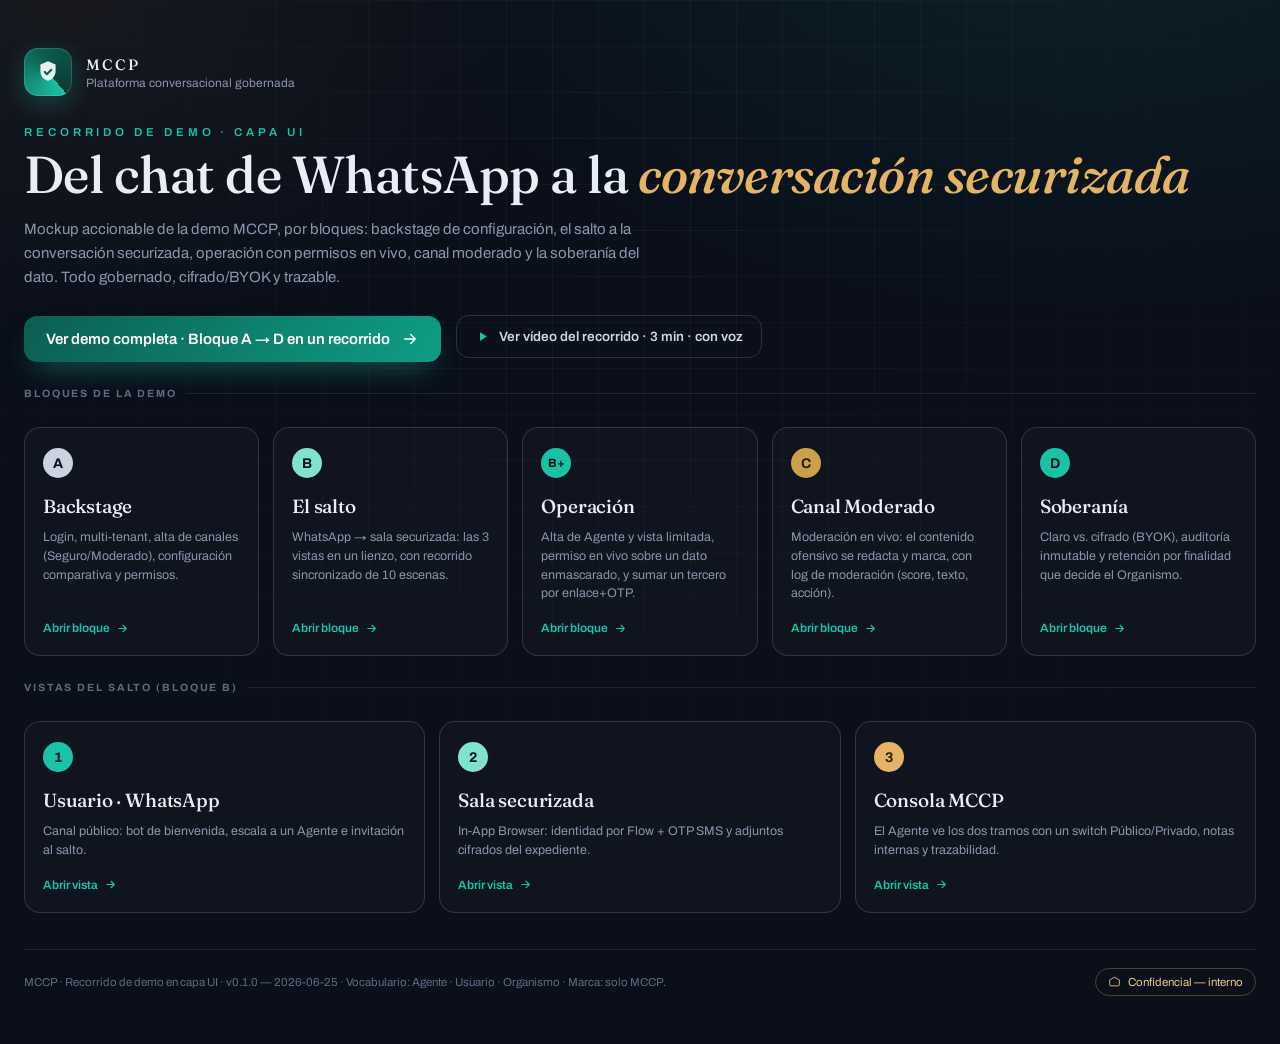
==== commit 00c7f478: "Vídeo del recorrido (3 min, voz es-ES −20%) alojado + enlace en portada; ?step/?film para captura Co" ====
--- a/index.html
+++ b/index.html
@@ -35,6 +35,10 @@
   .lede{font-size:15px;color:var(--muted);max-width:620px;line-height:1.6;margin:16px 0 0}
   .primary{display:inline-flex;align-items:center;gap:11px;margin-top:26px;background:linear-gradient(120deg,var(--teal-deep),#0e9e85);color:#fff;text-decoration:none;font-weight:600;font-size:15px;padding:14px 22px;border-radius:13px;box-shadow:0 14px 30px -12px rgba(25,195,166,.5);transition:.18s}
   .primary:hover{filter:brightness(1.08);transform:translateY(-1px)}
+  .secondary{display:inline-flex;align-items:center;gap:9px;margin:26px 0 0 12px;background:transparent;color:#cdd6e6;text-decoration:none;font-weight:600;font-size:13.5px;padding:13px 18px;border-radius:13px;border:1px solid var(--line-2);transition:.16s}
+  .secondary:hover{border-color:var(--teal);color:#fff}
+  .secondary svg{width:15px;height:15px;color:var(--teal)}
+  @media(max-width:620px){.secondary{margin-left:0}}
   .primary svg{width:18px;height:18px}
   .grid{display:grid;grid-template-columns:repeat(auto-fit,minmax(232px,1fr));gap:14px;margin-top:28px}
   @media(max-width:760px){.grid{grid-template-columns:1fr}}
@@ -74,6 +78,10 @@
     <a class="primary" href="mccp-demo-completa-v0.1.0.html">
       Ver demo completa · Bloque A → D en un recorrido
       <svg viewBox="0 0 24 24" fill="none"><path d="M5 12h13M13 6l6 6-6 6" stroke="#fff" stroke-width="2" stroke-linecap="round" stroke-linejoin="round"/></svg>
+    </a>
+    <a class="secondary" href="mccp-demo-recorrido-video-v0.1.0.mp4" target="_blank" rel="noopener">
+      <svg viewBox="0 0 24 24" fill="none"><path d="M8 5v14l11-7z" fill="currentColor"/></svg>
+      Ver vídeo del recorrido · 3 min · con voz
     </a>
 
     <div class="blk">Bloques de la demo</div>
